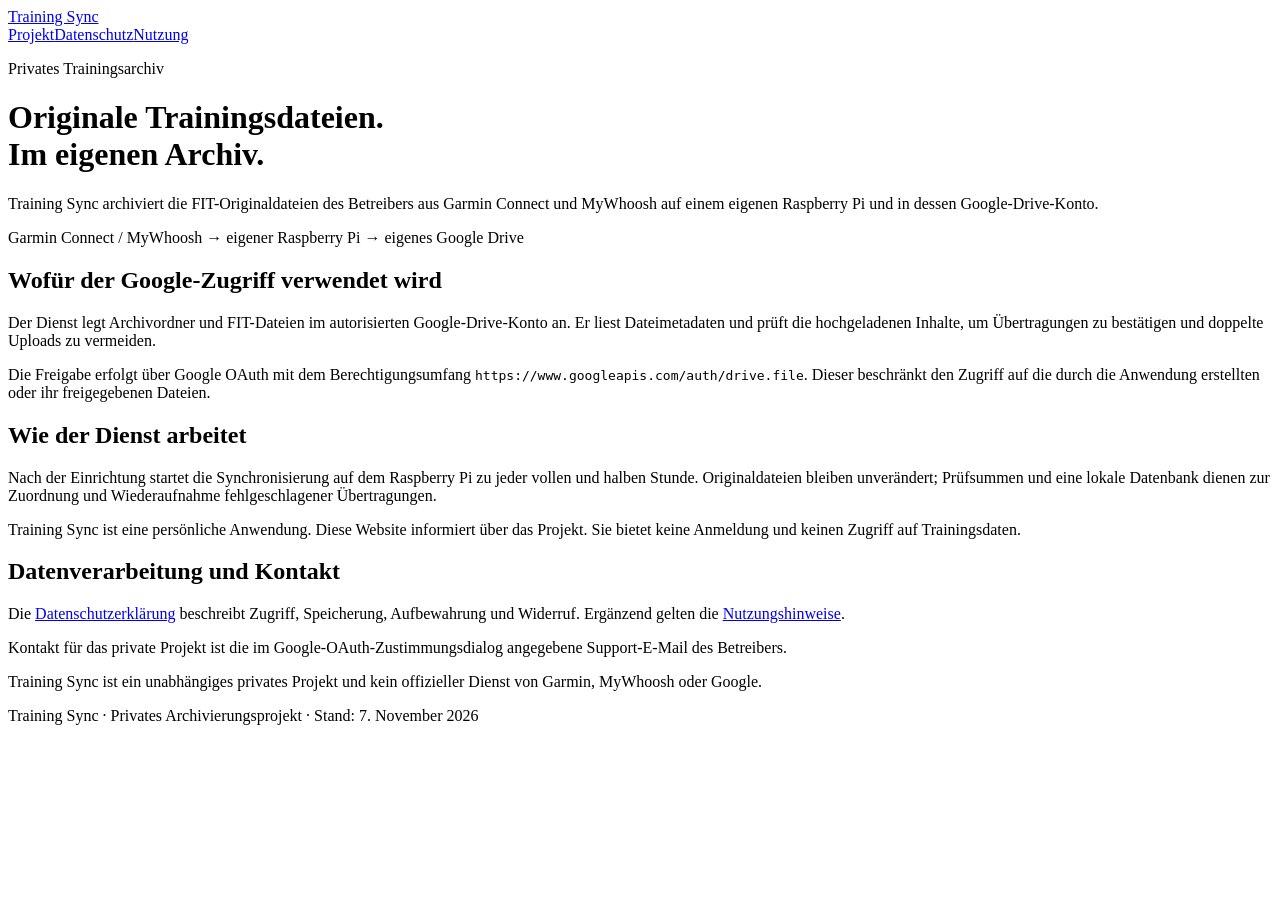
==== index.html @ 09b0aa29 "Publish Training Sync OAuth information: index.html" ====
<!doctype html>
<html lang="de"><head><meta charset="utf-8"><meta name="viewport" content="width=device-width, initial-scale=1"><title>Projekt · Training Sync</title><meta name="description" content="Informationen zum privaten FIT-Archivierungsdienst Training Sync und seiner Datenverarbeitung."><link rel="stylesheet" href="style.css"></head>
<body><header><a href="index.html">Training Sync</a><nav aria-label="Hauptnavigation"><a href="index.html">Projekt</a><a href="datenschutz.html">Datenschutz</a><a href="nutzung.html">Nutzung</a></nav></header>
<main><p class="eyebrow">Privates Trainingsarchiv</p>
<h1>Originale Trainingsdateien.<br>Im eigenen Archiv.</h1>
<p class="intro">Training Sync archiviert die FIT-Originaldateien des Betreibers aus Garmin Connect und MyWhoosh auf einem eigenen Raspberry Pi und in dessen Google-Drive-Konto.</p>
<p class="flow"><span>Garmin Connect / MyWhoosh</span> → <span>eigener Raspberry Pi</span> → <span>eigenes Google Drive</span></p>
<h2>Wofür der Google-Zugriff verwendet wird</h2>
<p>Der Dienst legt Archivordner und FIT-Dateien im autorisierten Google-Drive-Konto an. Er liest Dateimetadaten und prüft die hochgeladenen Inhalte, um Übertragungen zu bestätigen und doppelte Uploads zu vermeiden.</p>
<p>Die Freigabe erfolgt über Google OAuth mit dem Berechtigungsumfang <code>https://www.googleapis.com/auth/drive.file</code>. Dieser beschränkt den Zugriff auf die durch die Anwendung erstellten oder ihr freigegebenen Dateien.</p>
<h2>Wie der Dienst arbeitet</h2>
<p>Nach der Einrichtung startet die Synchronisierung auf dem Raspberry Pi zu jeder vollen und halben Stunde. Originaldateien bleiben unverändert; Prüfsummen und eine lokale Datenbank dienen zur Zuordnung und Wiederaufnahme fehlgeschlagener Übertragungen.</p>
<div class="note">Training Sync ist eine persönliche Anwendung. Diese Website informiert über das Projekt. Sie bietet keine Anmeldung und keinen Zugriff auf Trainingsdaten.</div>
<h2>Datenverarbeitung und Kontakt</h2>
<p>Die <a href="datenschutz.html">Datenschutzerklärung</a> beschreibt Zugriff, Speicherung, Aufbewahrung und Widerruf. Ergänzend gelten die <a href="nutzung.html">Nutzungshinweise</a>.</p>
<p>Kontakt für das private Projekt ist die im Google-OAuth-Zustimmungsdialog angegebene Support-E-Mail des Betreibers.</p>
<p>Training Sync ist ein unabhängiges privates Projekt und kein offizieller Dienst von Garmin, MyWhoosh oder Google.</p></main><footer>Training Sync · Privates Archivierungsprojekt · Stand: 7. November 2026</footer></body></html>
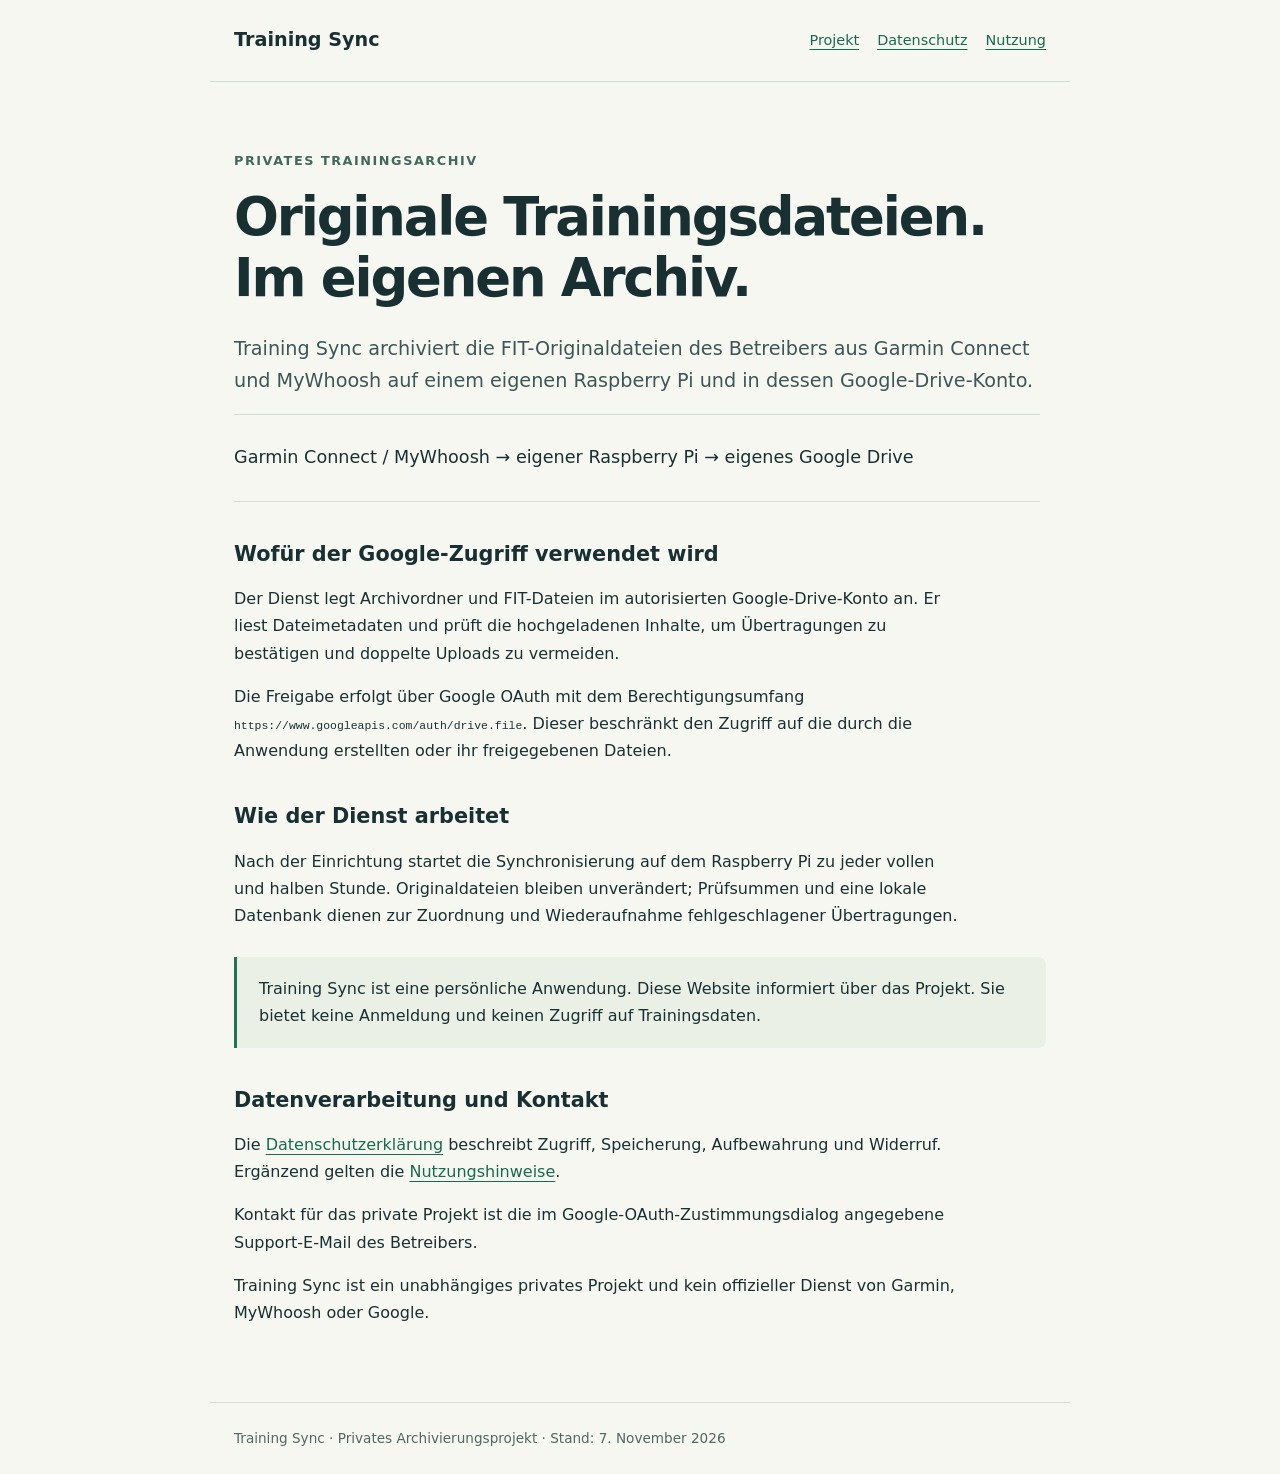
==== commit 3baa3b4e: "Add Google Search Console ownership verification" ====
--- a/index.html
+++ b/index.html
@@ -1,5 +1,5 @@
 <!doctype html>
-<html lang="de"><head><meta charset="utf-8"><meta name="viewport" content="width=device-width, initial-scale=1"><title>Projekt · Training Sync</title><meta name="description" content="Informationen zum privaten FIT-Archivierungsdienst Training Sync und seiner Datenverarbeitung."><link rel="stylesheet" href="style.css"></head>
+<html lang="de"><head><meta charset="utf-8"><meta name="viewport" content="width=device-width, initial-scale=1"><title>Projekt · Training Sync</title><meta name="description" content="Informationen zum privaten FIT-Archivierungsdienst Training Sync und seiner Datenverarbeitung."><link rel="stylesheet" href="style.css"><meta name="google-site-verification" content="ituvNEllKeeEpVMJ5nhxNVNiz8F2Enrzg7xz99GPDbI" /></head>
 <body><header><a href="index.html">Training Sync</a><nav aria-label="Hauptnavigation"><a href="index.html">Projekt</a><a href="datenschutz.html">Datenschutz</a><a href="nutzung.html">Nutzung</a></nav></header>
 <main><p class="eyebrow">Privates Trainingsarchiv</p>
 <h1>Originale Trainingsdateien.<br>Im eigenen Archiv.</h1>
--- a/style.css
+++ b/style.css
@@ -0,0 +1 @@
+*{box-sizing:border-box}html{color-scheme:light}body{margin:0;background:#f7f7f2;color:#193033;font-family:system-ui,-apple-system,BlinkMacSystemFont,"Segoe UI",sans-serif;line-height:1.7}header,main,footer{max-width:860px;margin:auto;padding:24px}header{display:flex;justify-content:space-between;align-items:center;gap:20px;border-bottom:1px solid #d5dcd4}a{color:#176a50;text-underline-offset:4px}header>a{font-weight:750;font-size:1.2rem;text-decoration:none;color:inherit}nav{display:flex;flex-wrap:wrap;gap:18px;font-size:.9rem}main{padding-top:52px;padding-bottom:60px}h1{font-size:clamp(2rem,6vw,3.3rem);line-height:1.15;letter-spacing:-.04em;overflow-wrap:anywhere;hyphens:auto;margin:12px 0 24px}h2{font-size:1.3rem;margin-top:38px;line-height:1.35}p,li{max-width:72ch}p{margin:16px 0}.eyebrow{font-size:.8rem;text-transform:uppercase;letter-spacing:.12em;font-weight:700;color:#42675d}.intro{font-size:1.2rem;color:#3d5657}.note{padding:18px 22px;border-left:3px solid #227253;background:#eaf0e6;border-radius:0 8px 8px 0;margin:28px 0}.flow{font-size:1.1rem;padding:24px 0;border-top:1px solid #d5dcd4;border-bottom:1px solid #d5dcd4}.flow span{display:inline-block;margin:4px 0}code{font-size:.88em;overflow-wrap:anywhere}footer{border-top:1px solid #d5dcd4;font-size:.85rem;color:#526663}a:focus-visible{outline:3px solid #227253;outline-offset:5px}@media(max-width:550px){header{align-items:flex-start;flex-direction:column;gap:10px}main{padding-top:30px}nav{gap:14px}}
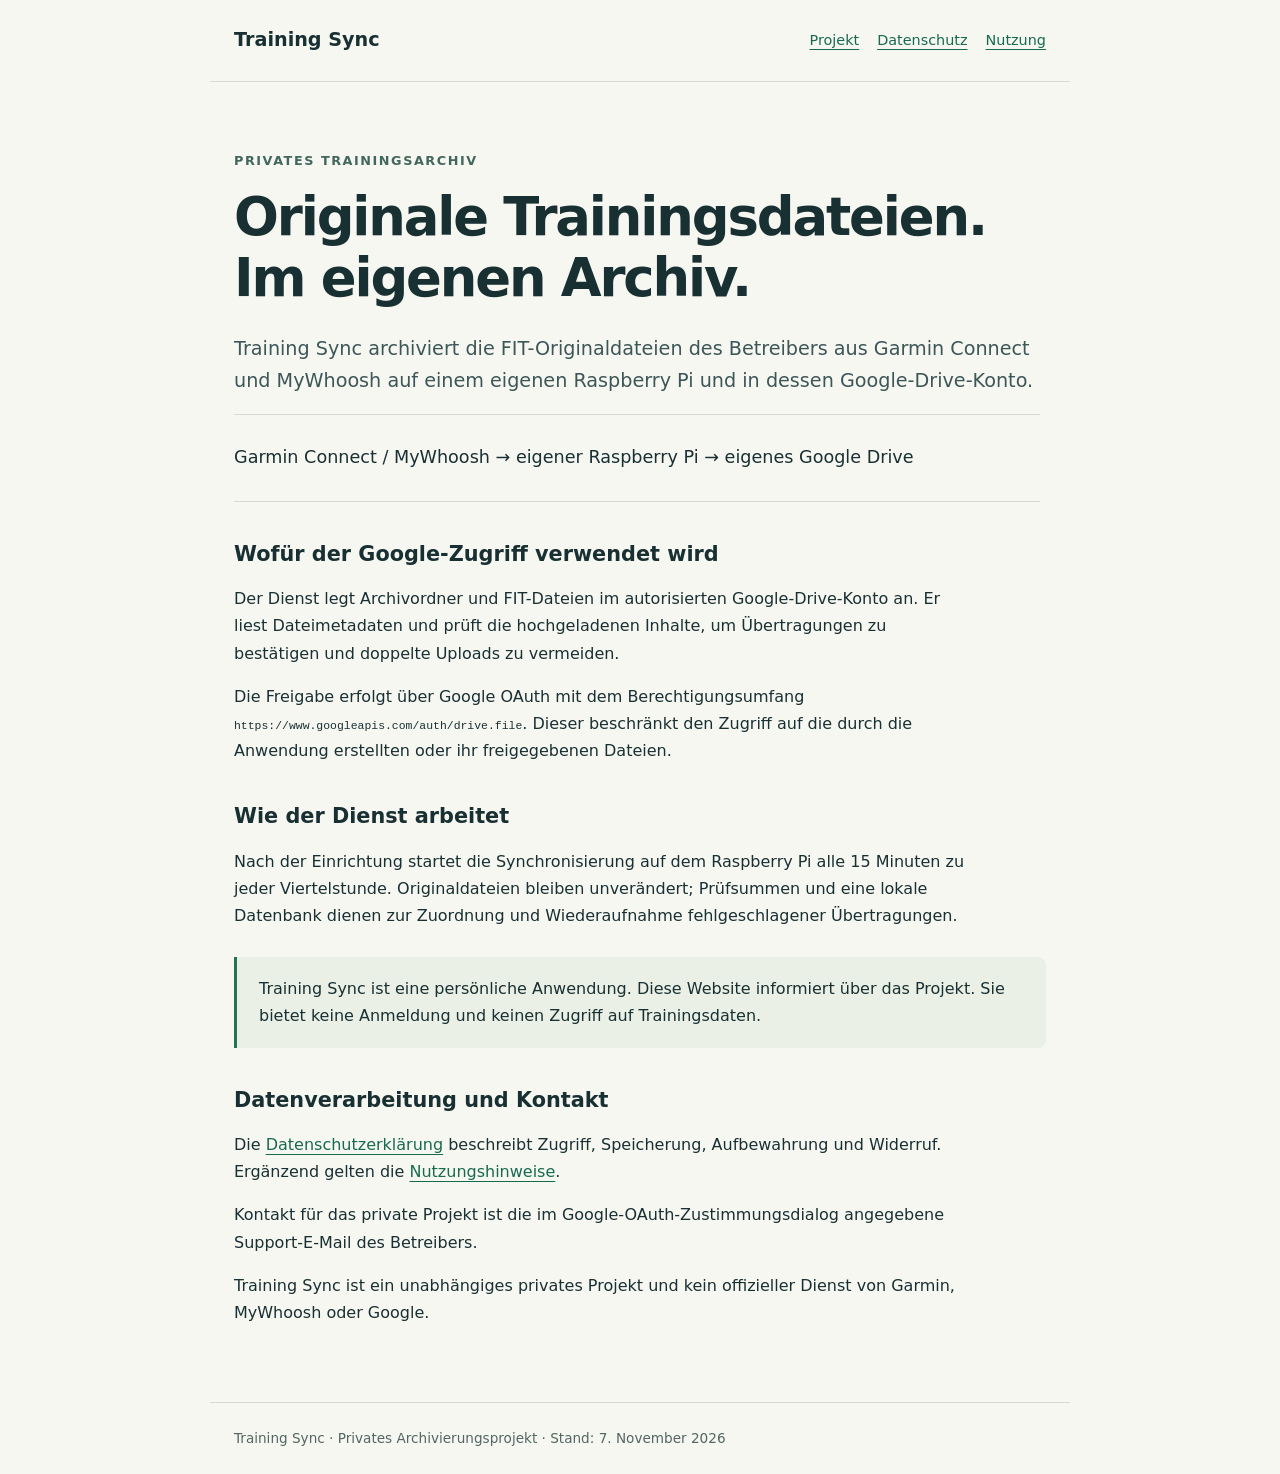
==== commit 68fd76fa: "Update automatic sync interval to 15 minutes" ====
--- a/index.html
+++ b/index.html
@@ -9,7 +9,7 @@
 <p>Der Dienst legt Archivordner und FIT-Dateien im autorisierten Google-Drive-Konto an. Er liest Dateimetadaten und prüft die hochgeladenen Inhalte, um Übertragungen zu bestätigen und doppelte Uploads zu vermeiden.</p>
 <p>Die Freigabe erfolgt über Google OAuth mit dem Berechtigungsumfang <code>https://www.googleapis.com/auth/drive.file</code>. Dieser beschränkt den Zugriff auf die durch die Anwendung erstellten oder ihr freigegebenen Dateien.</p>
 <h2>Wie der Dienst arbeitet</h2>
-<p>Nach der Einrichtung startet die Synchronisierung auf dem Raspberry Pi zu jeder vollen und halben Stunde. Originaldateien bleiben unverändert; Prüfsummen und eine lokale Datenbank dienen zur Zuordnung und Wiederaufnahme fehlgeschlagener Übertragungen.</p>
+<p>Nach der Einrichtung startet die Synchronisierung auf dem Raspberry Pi alle 15 Minuten zu jeder Viertelstunde. Originaldateien bleiben unverändert; Prüfsummen und eine lokale Datenbank dienen zur Zuordnung und Wiederaufnahme fehlgeschlagener Übertragungen.</p>
 <div class="note">Training Sync ist eine persönliche Anwendung. Diese Website informiert über das Projekt. Sie bietet keine Anmeldung und keinen Zugriff auf Trainingsdaten.</div>
 <h2>Datenverarbeitung und Kontakt</h2>
 <p>Die <a href="datenschutz.html">Datenschutzerklärung</a> beschreibt Zugriff, Speicherung, Aufbewahrung und Widerruf. Ergänzend gelten die <a href="nutzung.html">Nutzungshinweise</a>.</p>
